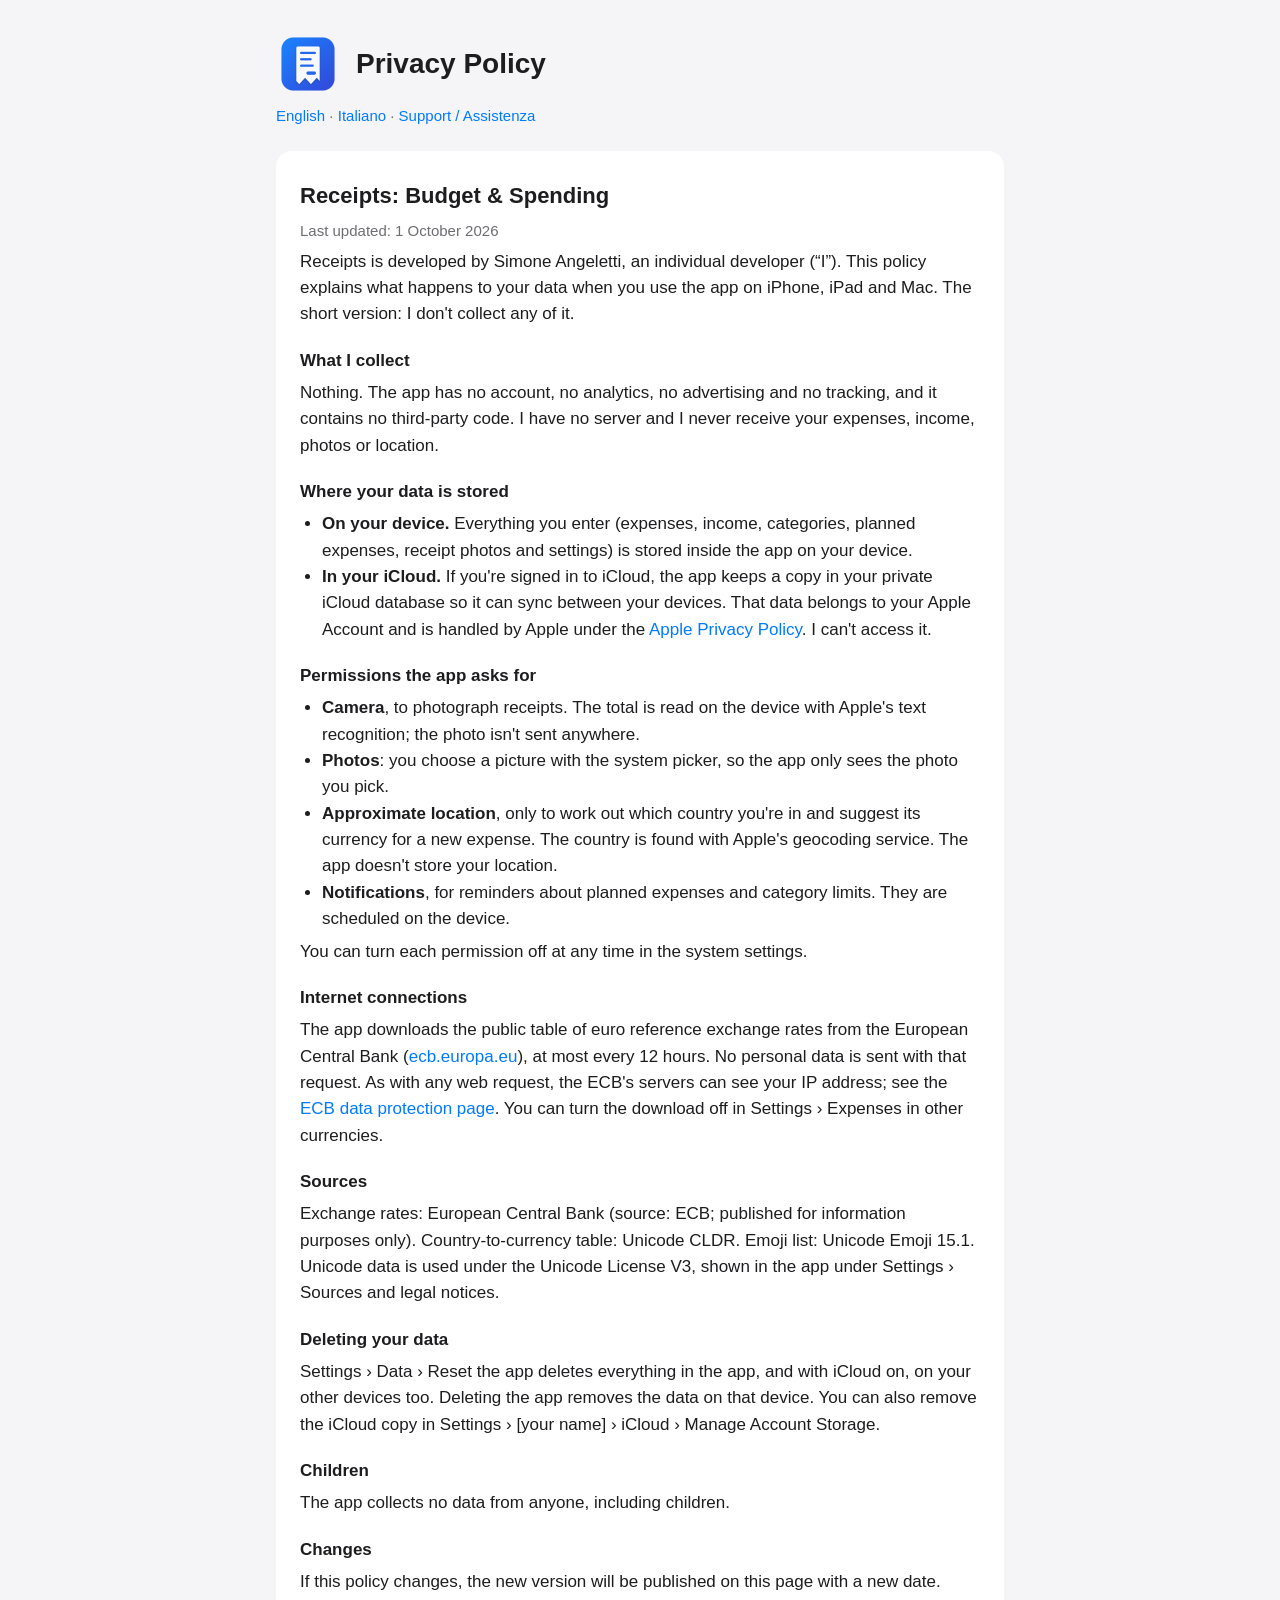
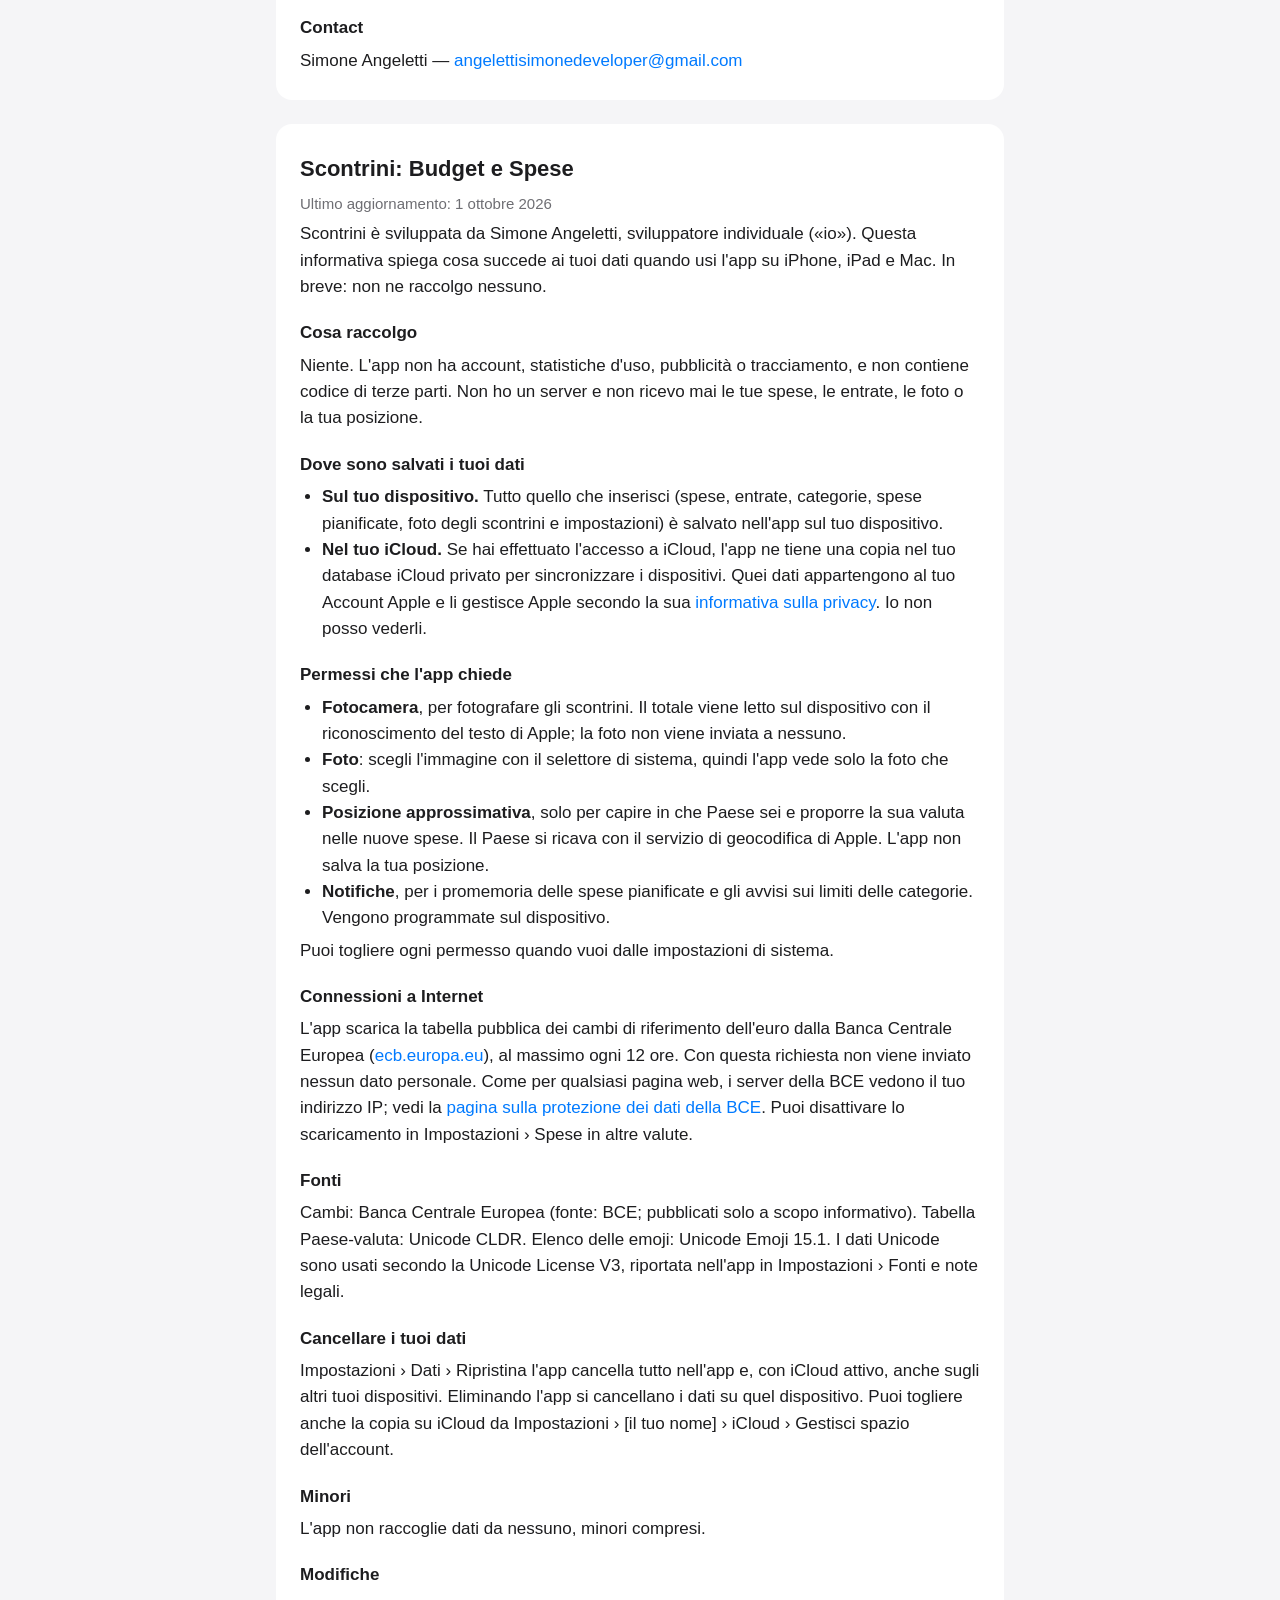
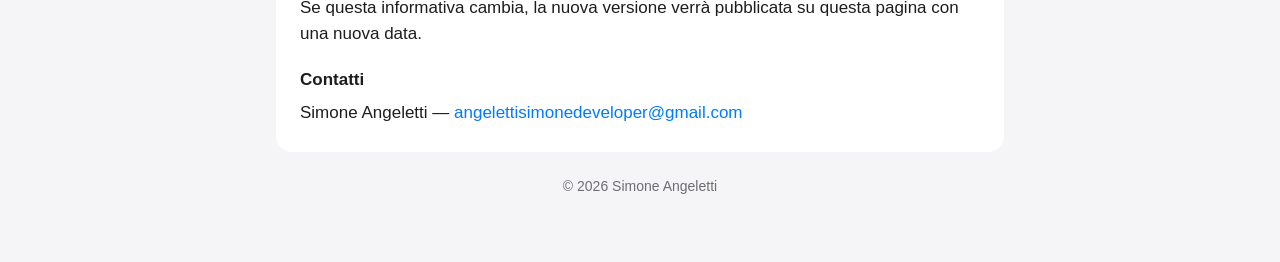
==== privacy.html @ 89dfa943 "Pagine di assistenza e informativa sulla privacy di Receipts Co-Authored-By: Claude Opus 5.5 <norepl" ====
<!doctype html>
<html lang="en">
<head>
<meta charset="utf-8">
<meta name="viewport" content="width=device-width, initial-scale=1">
<title>Receipts – Privacy Policy</title>
<link rel="stylesheet" href="style.css">
</head>
<body>
<main>
  <header>
    <img src="icon.png" alt="">
    <h1>Privacy Policy</h1>
  </header>
  <nav class="lang"><a href="#en">English</a> · <a href="#it">Italiano</a> · <a href="index.html">Support / Assistenza</a></nav>

  <section id="en">
    <h2>Receipts: Budget &amp; Spending</h2>
    <p class="muted">Last updated: 1 October 2026</p>

    <p>Receipts is developed by Simone Angeletti, an individual developer (“I”). This policy explains what happens to your data when you use the app on iPhone, iPad and Mac. The short version: I don't collect any of it.</p>

    <h3>What I collect</h3>
    <p>Nothing. The app has no account, no analytics, no advertising and no tracking, and it contains no third-party code. I have no server and I never receive your expenses, income, photos or location.</p>

    <h3>Where your data is stored</h3>
    <ul>
      <li><strong>On your device.</strong> Everything you enter (expenses, income, categories, planned expenses, receipt photos and settings) is stored inside the app on your device.</li>
      <li><strong>In your iCloud.</strong> If you're signed in to iCloud, the app keeps a copy in your private iCloud database so it can sync between your devices. That data belongs to your Apple Account and is handled by Apple under the <a href="https://www.apple.com/legal/privacy/">Apple Privacy Policy</a>. I can't access it.</li>
    </ul>

    <h3>Permissions the app asks for</h3>
    <ul>
      <li><strong>Camera</strong>, to photograph receipts. The total is read on the device with Apple's text recognition; the photo isn't sent anywhere.</li>
      <li><strong>Photos</strong>: you choose a picture with the system picker, so the app only sees the photo you pick.</li>
      <li><strong>Approximate location</strong>, only to work out which country you're in and suggest its currency for a new expense. The country is found with Apple's geocoding service. The app doesn't store your location.</li>
      <li><strong>Notifications</strong>, for reminders about planned expenses and category limits. They are scheduled on the device.</li>
    </ul>
    <p>You can turn each permission off at any time in the system settings.</p>

    <h3>Internet connections</h3>
    <p>The app downloads the public table of euro reference exchange rates from the European Central Bank (<a href="https://www.ecb.europa.eu/">ecb.europa.eu</a>), at most every 12 hours. No personal data is sent with that request. As with any web request, the ECB's servers can see your IP address; see the <a href="https://www.ecb.europa.eu/services/data-protection/html/index.en.html">ECB data protection page</a>. You can turn the download off in Settings › Expenses in other currencies.</p>

    <h3>Sources</h3>
    <p>Exchange rates: European Central Bank (source: ECB; published for information purposes only). Country-to-currency table: Unicode CLDR. Emoji list: Unicode Emoji 15.1. Unicode data is used under the Unicode License V3, shown in the app under Settings › Sources and legal notices.</p>

    <h3>Deleting your data</h3>
    <p>Settings › Data › Reset the app deletes everything in the app, and with iCloud on, on your other devices too. Deleting the app removes the data on that device. You can also remove the iCloud copy in Settings › [your name] › iCloud › Manage Account Storage.</p>

    <h3>Children</h3>
    <p>The app collects no data from anyone, including children.</p>

    <h3>Changes</h3>
    <p>If this policy changes, the new version will be published on this page with a new date.</p>

    <h3>Contact</h3>
    <p>Simone Angeletti — <a href="mailto:angelettisimonedeveloper@gmail.com">angelettisimonedeveloper@gmail.com</a></p>
  </section>

  <section id="it">
    <h2>Scontrini: Budget e Spese</h2>
    <p class="muted">Ultimo aggiornamento: 1 ottobre 2026</p>

    <p>Scontrini è sviluppata da Simone Angeletti, sviluppatore individuale («io»). Questa informativa spiega cosa succede ai tuoi dati quando usi l'app su iPhone, iPad e Mac. In breve: non ne raccolgo nessuno.</p>

    <h3>Cosa raccolgo</h3>
    <p>Niente. L'app non ha account, statistiche d'uso, pubblicità o tracciamento, e non contiene codice di terze parti. Non ho un server e non ricevo mai le tue spese, le entrate, le foto o la tua posizione.</p>

    <h3>Dove sono salvati i tuoi dati</h3>
    <ul>
      <li><strong>Sul tuo dispositivo.</strong> Tutto quello che inserisci (spese, entrate, categorie, spese pianificate, foto degli scontrini e impostazioni) è salvato nell'app sul tuo dispositivo.</li>
      <li><strong>Nel tuo iCloud.</strong> Se hai effettuato l'accesso a iCloud, l'app ne tiene una copia nel tuo database iCloud privato per sincronizzare i dispositivi. Quei dati appartengono al tuo Account Apple e li gestisce Apple secondo la sua <a href="https://www.apple.com/it/legal/privacy/">informativa sulla privacy</a>. Io non posso vederli.</li>
    </ul>

    <h3>Permessi che l'app chiede</h3>
    <ul>
      <li><strong>Fotocamera</strong>, per fotografare gli scontrini. Il totale viene letto sul dispositivo con il riconoscimento del testo di Apple; la foto non viene inviata a nessuno.</li>
      <li><strong>Foto</strong>: scegli l'immagine con il selettore di sistema, quindi l'app vede solo la foto che scegli.</li>
      <li><strong>Posizione approssimativa</strong>, solo per capire in che Paese sei e proporre la sua valuta nelle nuove spese. Il Paese si ricava con il servizio di geocodifica di Apple. L'app non salva la tua posizione.</li>
      <li><strong>Notifiche</strong>, per i promemoria delle spese pianificate e gli avvisi sui limiti delle categorie. Vengono programmate sul dispositivo.</li>
    </ul>
    <p>Puoi togliere ogni permesso quando vuoi dalle impostazioni di sistema.</p>

    <h3>Connessioni a Internet</h3>
    <p>L'app scarica la tabella pubblica dei cambi di riferimento dell'euro dalla Banca Centrale Europea (<a href="https://www.ecb.europa.eu/">ecb.europa.eu</a>), al massimo ogni 12 ore. Con questa richiesta non viene inviato nessun dato personale. Come per qualsiasi pagina web, i server della BCE vedono il tuo indirizzo IP; vedi la <a href="https://www.ecb.europa.eu/services/data-protection/html/index.it.html">pagina sulla protezione dei dati della BCE</a>. Puoi disattivare lo scaricamento in Impostazioni › Spese in altre valute.</p>

    <h3>Fonti</h3>
    <p>Cambi: Banca Centrale Europea (fonte: BCE; pubblicati solo a scopo informativo). Tabella Paese-valuta: Unicode CLDR. Elenco delle emoji: Unicode Emoji 15.1. I dati Unicode sono usati secondo la Unicode License V3, riportata nell'app in Impostazioni › Fonti e note legali.</p>

    <h3>Cancellare i tuoi dati</h3>
    <p>Impostazioni › Dati › Ripristina l'app cancella tutto nell'app e, con iCloud attivo, anche sugli altri tuoi dispositivi. Eliminando l'app si cancellano i dati su quel dispositivo. Puoi togliere anche la copia su iCloud da Impostazioni › [il tuo nome] › iCloud › Gestisci spazio dell'account.</p>

    <h3>Minori</h3>
    <p>L'app non raccoglie dati da nessuno, minori compresi.</p>

    <h3>Modifiche</h3>
    <p>Se questa informativa cambia, la nuova versione verrà pubblicata su questa pagina con una nuova data.</p>

    <h3>Contatti</h3>
    <p>Simone Angeletti — <a href="mailto:angelettisimonedeveloper@gmail.com">angelettisimonedeveloper@gmail.com</a></p>
  </section>

  <footer>© 2026 Simone Angeletti</footer>
</main>
</body>
</html>
---- style.css ----
:root {
  --bg: #f5f5f7;
  --card: #ffffff;
  --text: #1d1d1f;
  --muted: #6e6e73;
  --accent: #007aff;
  --line: #d2d2d7;
}
@media (prefers-color-scheme: dark) {
  :root {
    --bg: #000000;
    --card: #1c1c1e;
    --text: #f5f5f7;
    --muted: #a1a1a6;
    --accent: #0a84ff;
    --line: #38383a;
  }
}
* { box-sizing: border-box; }
body {
  margin: 0;
  background: var(--bg);
  color: var(--text);
  font: 17px/1.55 -apple-system, BlinkMacSystemFont, "SF Pro Text", "Helvetica Neue", Arial, sans-serif;
}
main { max-width: 760px; margin: 0 auto; padding: 32px 16px 64px; }
header { display: flex; align-items: center; gap: 16px; margin-bottom: 8px; }
header img { width: 64px; height: 64px; border-radius: 14px; }
header h1 { margin: 0; font-size: 28px; line-height: 1.2; }
nav.lang { margin: 8px 0 24px; color: var(--muted); font-size: 15px; }
a { color: var(--accent); text-decoration: none; }
a:hover { text-decoration: underline; }
section { background: var(--card); border-radius: 16px; padding: 8px 24px 20px; margin-bottom: 24px; }
h2 { font-size: 22px; margin: 20px 0 4px; }
h3 { font-size: 17px; margin: 20px 0 4px; }
p, ul { margin: 6px 0; }
ul { padding-left: 22px; }
.muted { color: var(--muted); font-size: 15px; }
footer { color: var(--muted); font-size: 14px; text-align: center; }
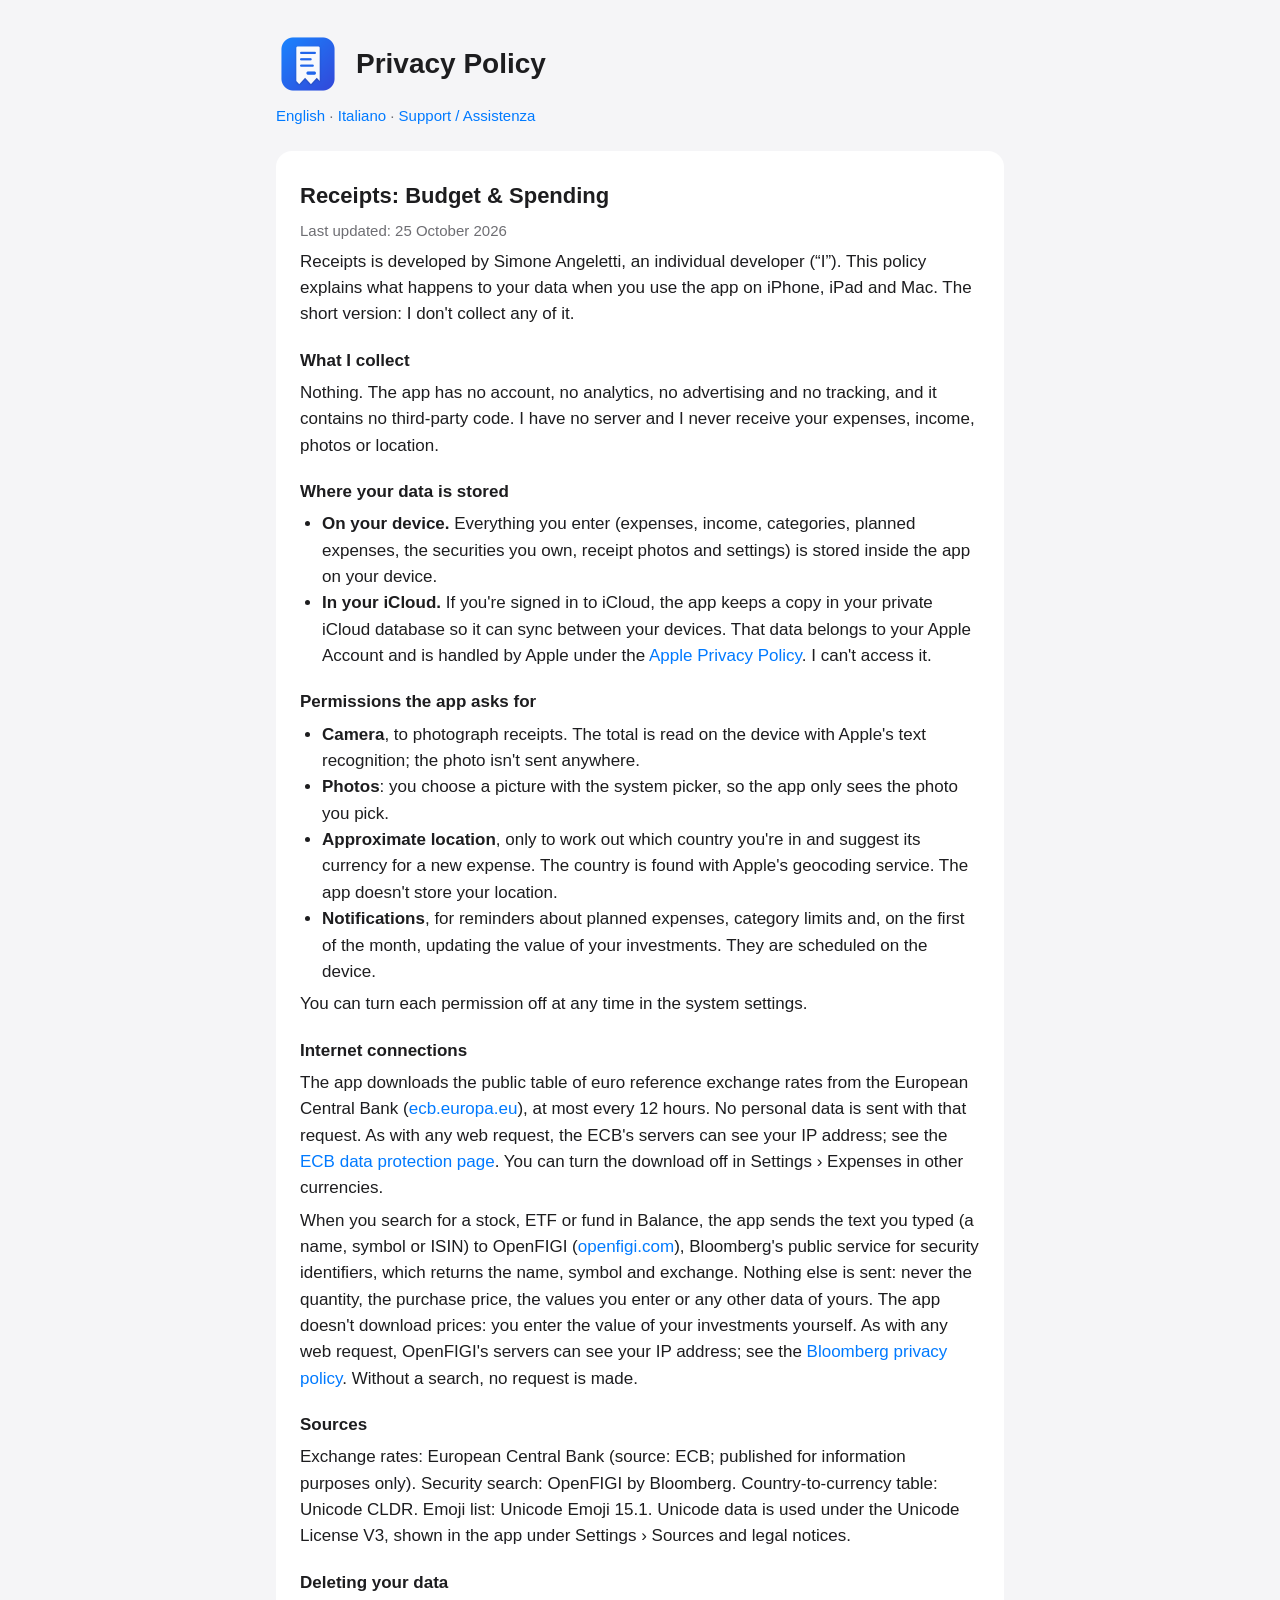
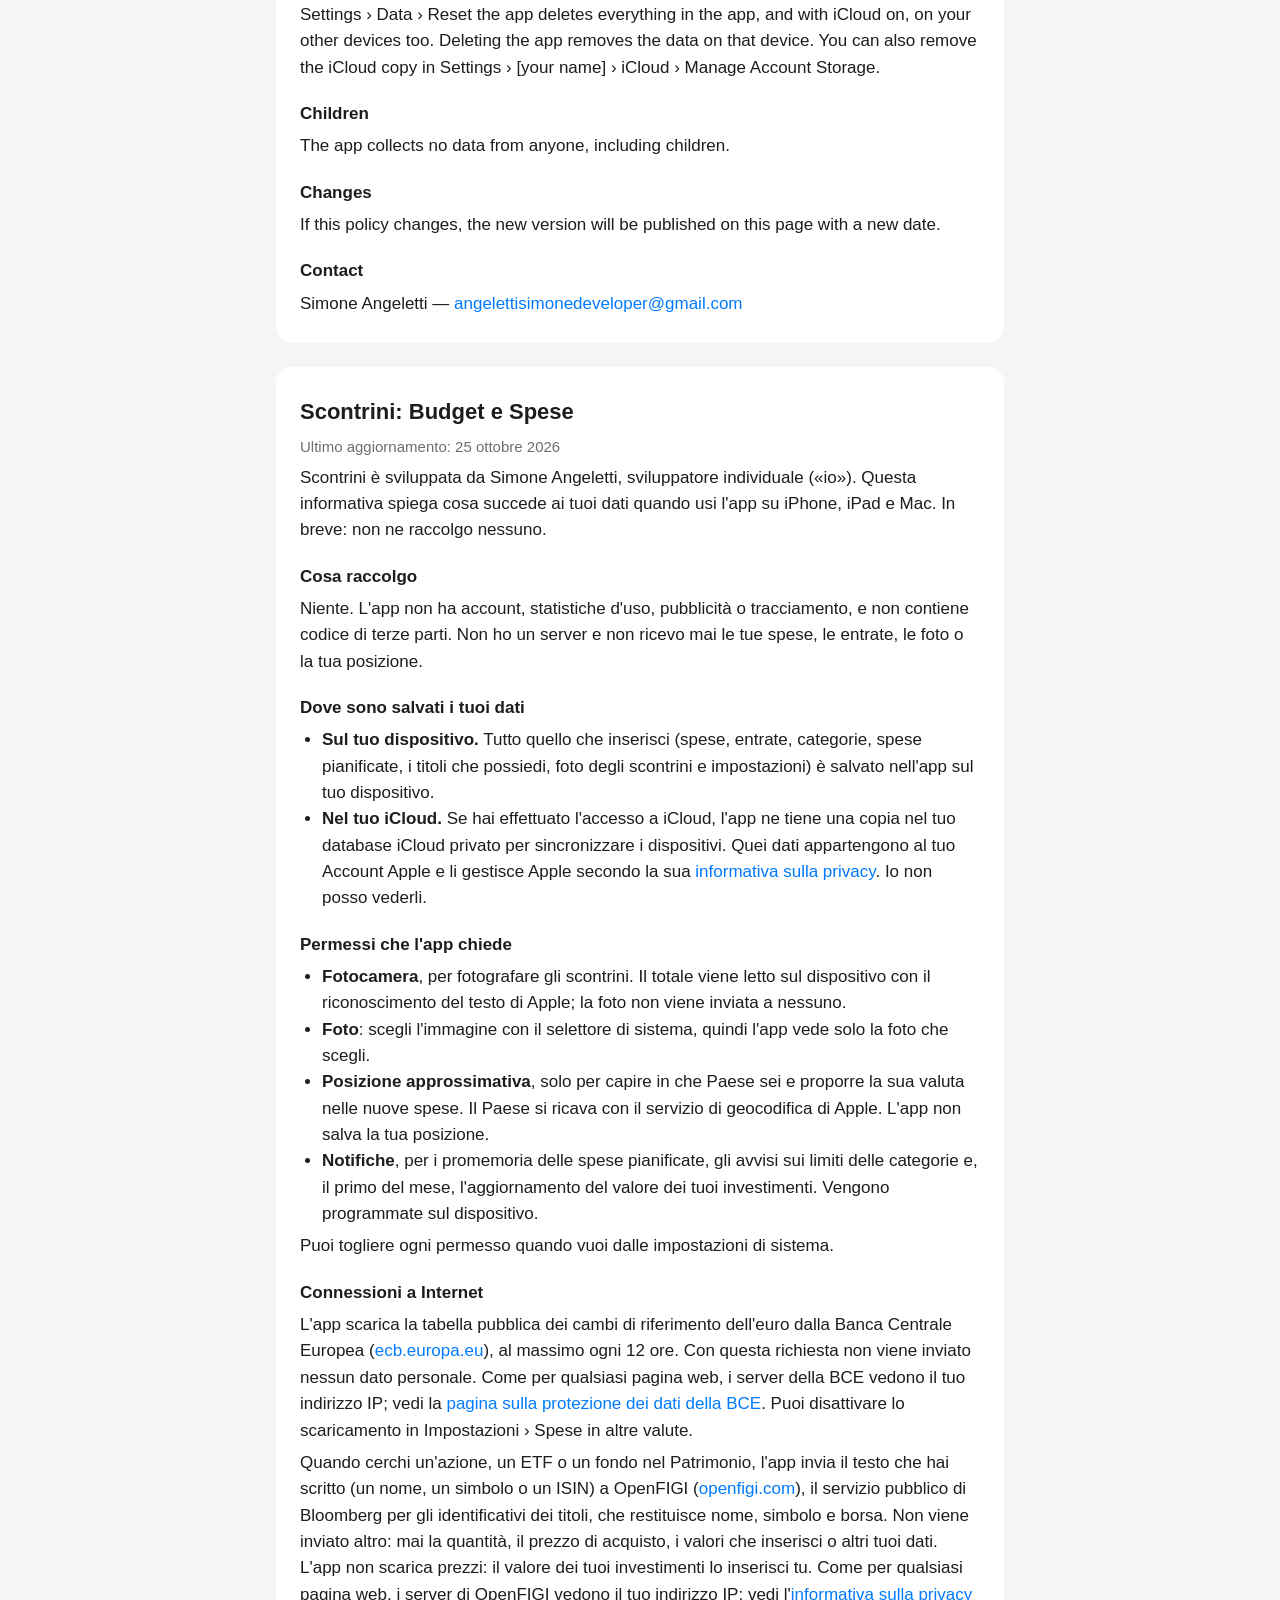
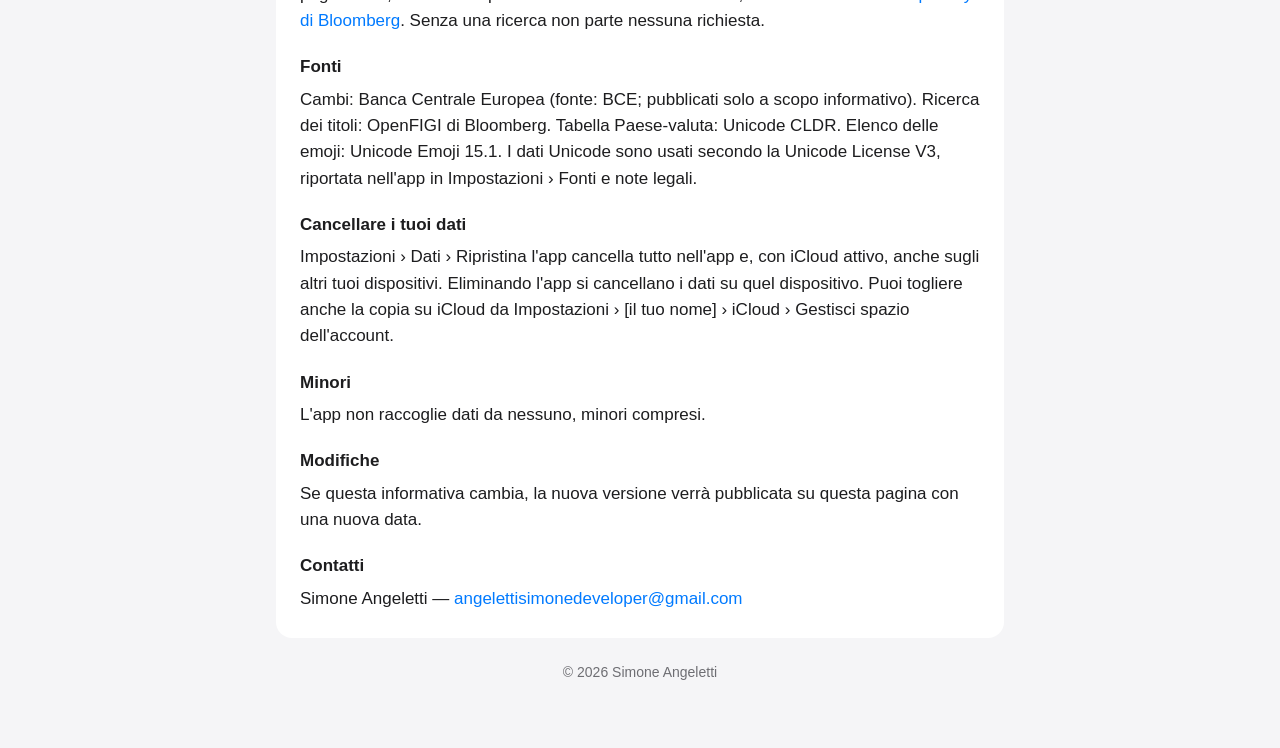
==== commit 9fb1dd4d: "Informativa: ricerca dei titoli con OpenFIGI e promemoria degli investimenti" ====
--- a/privacy.html
+++ b/privacy.html
@@ -16,7 +16,7 @@
 
   <section id="en">
     <h2>Receipts: Budget &amp; Spending</h2>
-    <p class="muted">Last updated: 1 October 2026</p>
+    <p class="muted">Last updated: 25 October 2026</p>
 
     <p>Receipts is developed by Simone Angeletti, an individual developer (“I”). This policy explains what happens to your data when you use the app on iPhone, iPad and Mac. The short version: I don't collect any of it.</p>
 
@@ -25,7 +25,7 @@
 
     <h3>Where your data is stored</h3>
     <ul>
-      <li><strong>On your device.</strong> Everything you enter (expenses, income, categories, planned expenses, receipt photos and settings) is stored inside the app on your device.</li>
+      <li><strong>On your device.</strong> Everything you enter (expenses, income, categories, planned expenses, the securities you own, receipt photos and settings) is stored inside the app on your device.</li>
       <li><strong>In your iCloud.</strong> If you're signed in to iCloud, the app keeps a copy in your private iCloud database so it can sync between your devices. That data belongs to your Apple Account and is handled by Apple under the <a href="https://www.apple.com/legal/privacy/">Apple Privacy Policy</a>. I can't access it.</li>
     </ul>
 
@@ -34,15 +34,16 @@
       <li><strong>Camera</strong>, to photograph receipts. The total is read on the device with Apple's text recognition; the photo isn't sent anywhere.</li>
       <li><strong>Photos</strong>: you choose a picture with the system picker, so the app only sees the photo you pick.</li>
       <li><strong>Approximate location</strong>, only to work out which country you're in and suggest its currency for a new expense. The country is found with Apple's geocoding service. The app doesn't store your location.</li>
-      <li><strong>Notifications</strong>, for reminders about planned expenses and category limits. They are scheduled on the device.</li>
+      <li><strong>Notifications</strong>, for reminders about planned expenses, category limits and, on the first of the month, updating the value of your investments. They are scheduled on the device.</li>
     </ul>
     <p>You can turn each permission off at any time in the system settings.</p>
 
     <h3>Internet connections</h3>
     <p>The app downloads the public table of euro reference exchange rates from the European Central Bank (<a href="https://www.ecb.europa.eu/">ecb.europa.eu</a>), at most every 12 hours. No personal data is sent with that request. As with any web request, the ECB's servers can see your IP address; see the <a href="https://www.ecb.europa.eu/services/data-protection/html/index.en.html">ECB data protection page</a>. You can turn the download off in Settings › Expenses in other currencies.</p>
+    <p>When you search for a stock, ETF or fund in Balance, the app sends the text you typed (a name, symbol or ISIN) to OpenFIGI (<a href="https://www.openfigi.com/">openfigi.com</a>), Bloomberg's public service for security identifiers, which returns the name, symbol and exchange. Nothing else is sent: never the quantity, the purchase price, the values you enter or any other data of yours. The app doesn't download prices: you enter the value of your investments yourself. As with any web request, OpenFIGI's servers can see your IP address; see the <a href="https://www.bloomberg.com/notices/privacy/">Bloomberg privacy policy</a>. Without a search, no request is made.</p>
 
     <h3>Sources</h3>
-    <p>Exchange rates: European Central Bank (source: ECB; published for information purposes only). Country-to-currency table: Unicode CLDR. Emoji list: Unicode Emoji 15.1. Unicode data is used under the Unicode License V3, shown in the app under Settings › Sources and legal notices.</p>
+    <p>Exchange rates: European Central Bank (source: ECB; published for information purposes only). Security search: OpenFIGI by Bloomberg. Country-to-currency table: Unicode CLDR. Emoji list: Unicode Emoji 15.1. Unicode data is used under the Unicode License V3, shown in the app under Settings › Sources and legal notices.</p>
 
     <h3>Deleting your data</h3>
     <p>Settings › Data › Reset the app deletes everything in the app, and with iCloud on, on your other devices too. Deleting the app removes the data on that device. You can also remove the iCloud copy in Settings › [your name] › iCloud › Manage Account Storage.</p>
@@ -59,7 +60,7 @@
 
   <section id="it">
     <h2>Scontrini: Budget e Spese</h2>
-    <p class="muted">Ultimo aggiornamento: 1 ottobre 2026</p>
+    <p class="muted">Ultimo aggiornamento: 25 ottobre 2026</p>
 
     <p>Scontrini è sviluppata da Simone Angeletti, sviluppatore individuale («io»). Questa informativa spiega cosa succede ai tuoi dati quando usi l'app su iPhone, iPad e Mac. In breve: non ne raccolgo nessuno.</p>
 
@@ -68,7 +69,7 @@
 
     <h3>Dove sono salvati i tuoi dati</h3>
     <ul>
-      <li><strong>Sul tuo dispositivo.</strong> Tutto quello che inserisci (spese, entrate, categorie, spese pianificate, foto degli scontrini e impostazioni) è salvato nell'app sul tuo dispositivo.</li>
+      <li><strong>Sul tuo dispositivo.</strong> Tutto quello che inserisci (spese, entrate, categorie, spese pianificate, i titoli che possiedi, foto degli scontrini e impostazioni) è salvato nell'app sul tuo dispositivo.</li>
       <li><strong>Nel tuo iCloud.</strong> Se hai effettuato l'accesso a iCloud, l'app ne tiene una copia nel tuo database iCloud privato per sincronizzare i dispositivi. Quei dati appartengono al tuo Account Apple e li gestisce Apple secondo la sua <a href="https://www.apple.com/it/legal/privacy/">informativa sulla privacy</a>. Io non posso vederli.</li>
     </ul>
 
@@ -77,15 +78,16 @@
       <li><strong>Fotocamera</strong>, per fotografare gli scontrini. Il totale viene letto sul dispositivo con il riconoscimento del testo di Apple; la foto non viene inviata a nessuno.</li>
       <li><strong>Foto</strong>: scegli l'immagine con il selettore di sistema, quindi l'app vede solo la foto che scegli.</li>
       <li><strong>Posizione approssimativa</strong>, solo per capire in che Paese sei e proporre la sua valuta nelle nuove spese. Il Paese si ricava con il servizio di geocodifica di Apple. L'app non salva la tua posizione.</li>
-      <li><strong>Notifiche</strong>, per i promemoria delle spese pianificate e gli avvisi sui limiti delle categorie. Vengono programmate sul dispositivo.</li>
+      <li><strong>Notifiche</strong>, per i promemoria delle spese pianificate, gli avvisi sui limiti delle categorie e, il primo del mese, l'aggiornamento del valore dei tuoi investimenti. Vengono programmate sul dispositivo.</li>
     </ul>
     <p>Puoi togliere ogni permesso quando vuoi dalle impostazioni di sistema.</p>
 
     <h3>Connessioni a Internet</h3>
     <p>L'app scarica la tabella pubblica dei cambi di riferimento dell'euro dalla Banca Centrale Europea (<a href="https://www.ecb.europa.eu/">ecb.europa.eu</a>), al massimo ogni 12 ore. Con questa richiesta non viene inviato nessun dato personale. Come per qualsiasi pagina web, i server della BCE vedono il tuo indirizzo IP; vedi la <a href="https://www.ecb.europa.eu/services/data-protection/html/index.it.html">pagina sulla protezione dei dati della BCE</a>. Puoi disattivare lo scaricamento in Impostazioni › Spese in altre valute.</p>
+    <p>Quando cerchi un'azione, un ETF o un fondo nel Patrimonio, l'app invia il testo che hai scritto (un nome, un simbolo o un ISIN) a OpenFIGI (<a href="https://www.openfigi.com/">openfigi.com</a>), il servizio pubblico di Bloomberg per gli identificativi dei titoli, che restituisce nome, simbolo e borsa. Non viene inviato altro: mai la quantità, il prezzo di acquisto, i valori che inserisci o altri tuoi dati. L'app non scarica prezzi: il valore dei tuoi investimenti lo inserisci tu. Come per qualsiasi pagina web, i server di OpenFIGI vedono il tuo indirizzo IP; vedi l'<a href="https://www.bloomberg.com/notices/privacy/">informativa sulla privacy di Bloomberg</a>. Senza una ricerca non parte nessuna richiesta.</p>
 
     <h3>Fonti</h3>
-    <p>Cambi: Banca Centrale Europea (fonte: BCE; pubblicati solo a scopo informativo). Tabella Paese-valuta: Unicode CLDR. Elenco delle emoji: Unicode Emoji 15.1. I dati Unicode sono usati secondo la Unicode License V3, riportata nell'app in Impostazioni › Fonti e note legali.</p>
+    <p>Cambi: Banca Centrale Europea (fonte: BCE; pubblicati solo a scopo informativo). Ricerca dei titoli: OpenFIGI di Bloomberg. Tabella Paese-valuta: Unicode CLDR. Elenco delle emoji: Unicode Emoji 15.1. I dati Unicode sono usati secondo la Unicode License V3, riportata nell'app in Impostazioni › Fonti e note legali.</p>
 
     <h3>Cancellare i tuoi dati</h3>
     <p>Impostazioni › Dati › Ripristina l'app cancella tutto nell'app e, con iCloud attivo, anche sugli altri tuoi dispositivi. Eliminando l'app si cancellano i dati su quel dispositivo. Puoi togliere anche la copia su iCloud da Impostazioni › [il tuo nome] › iCloud › Gestisci spazio dell'account.</p>
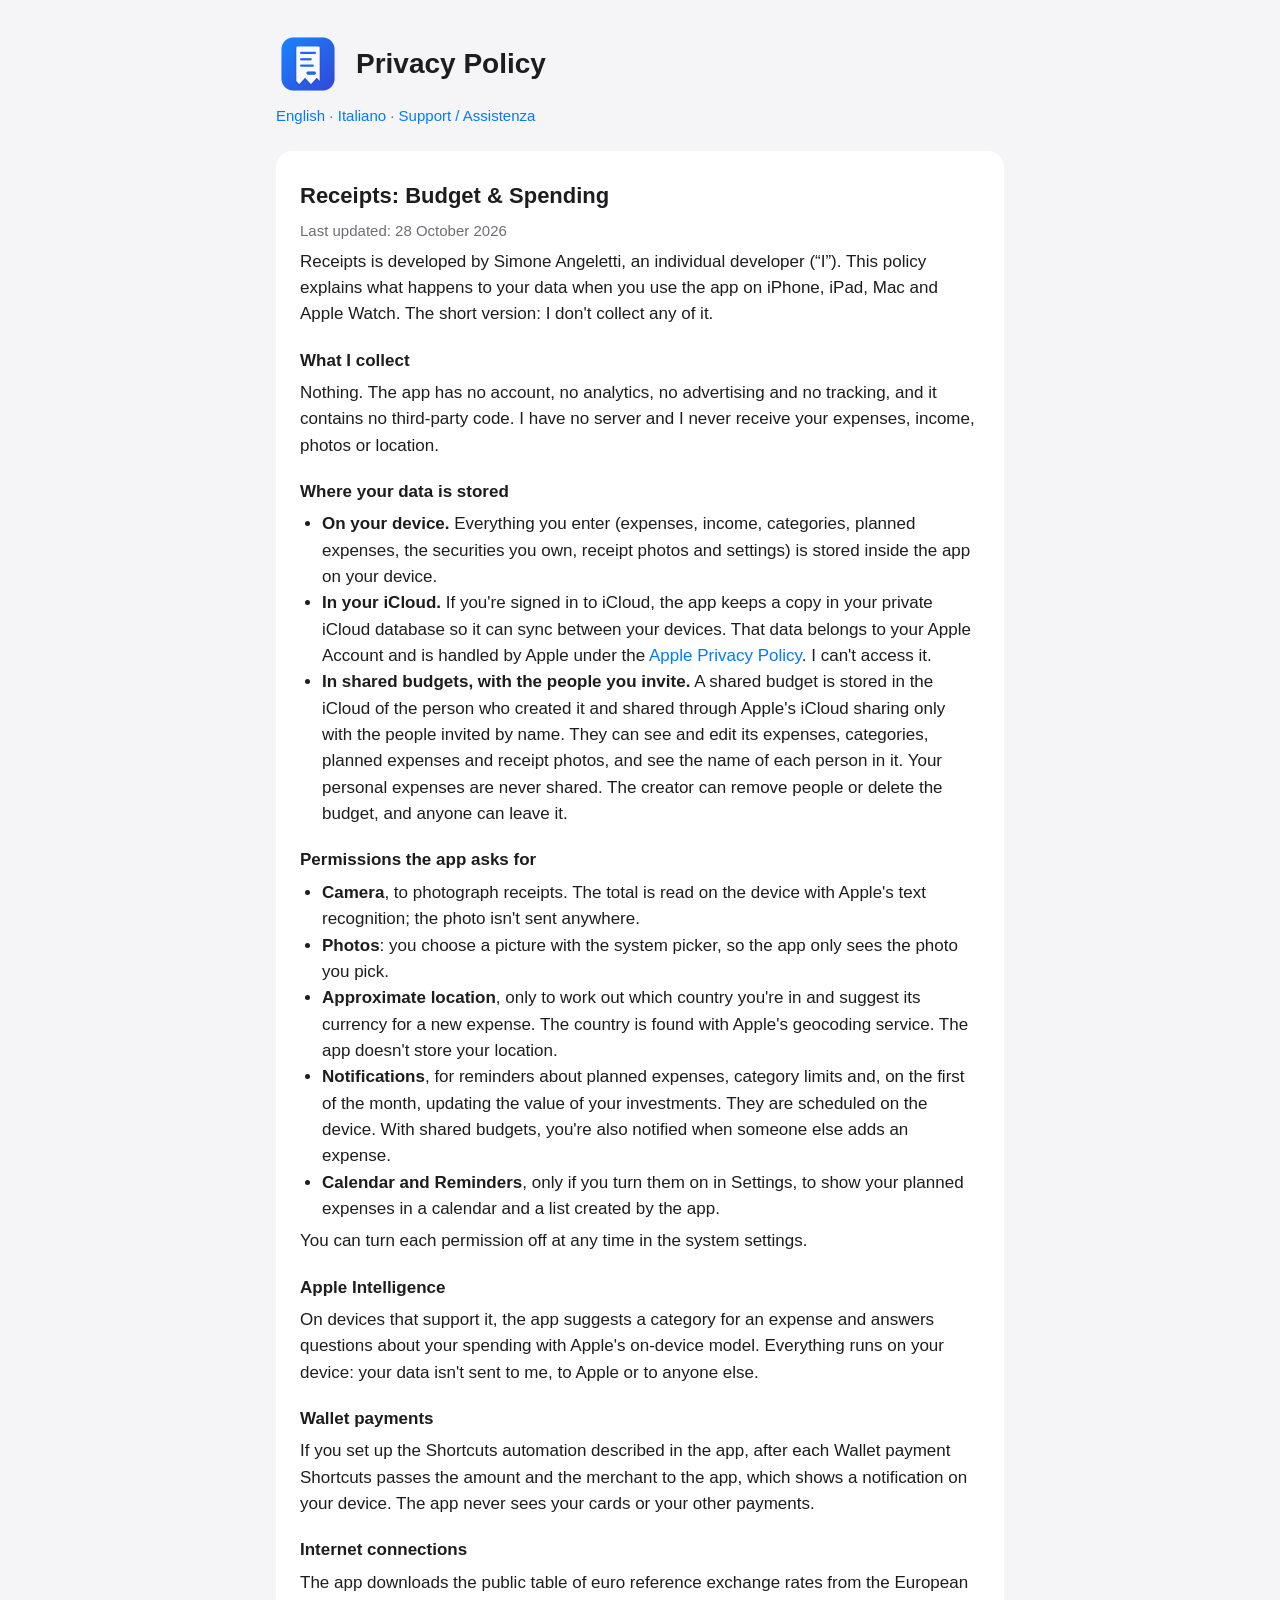
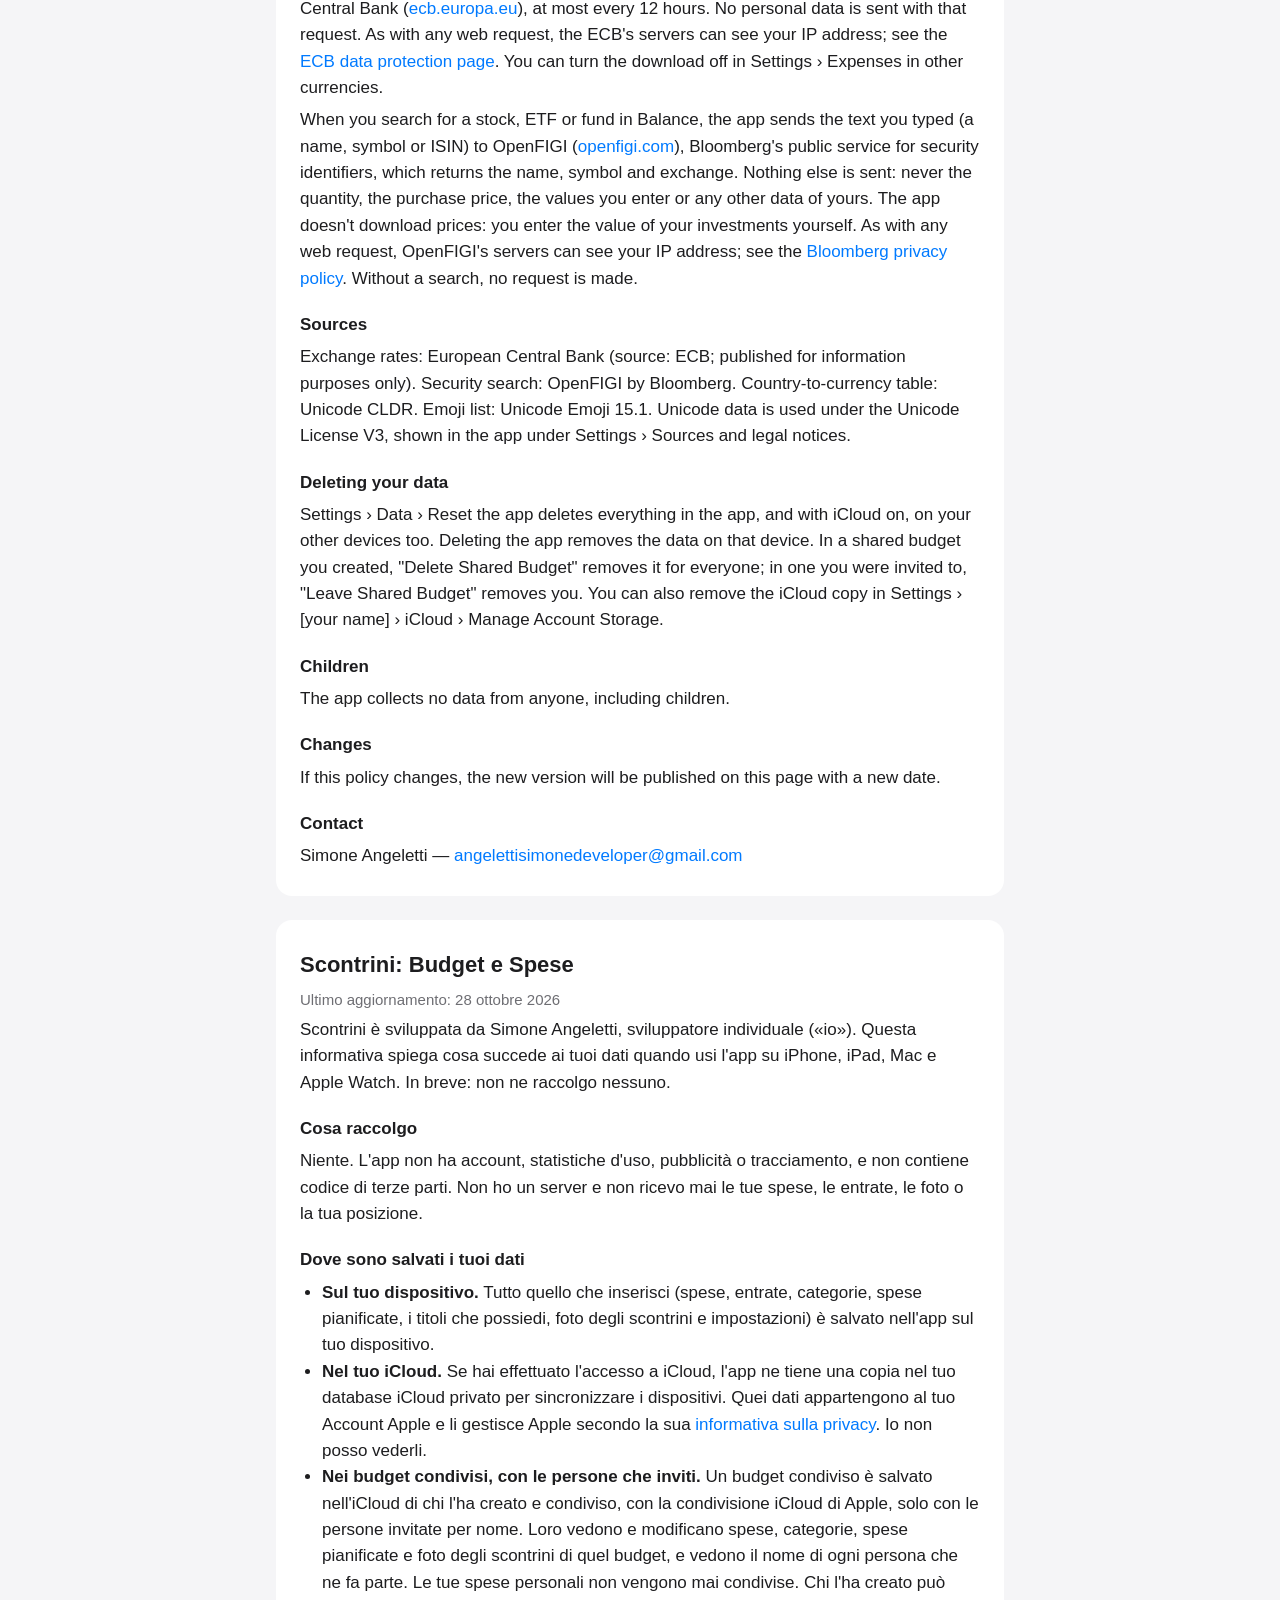
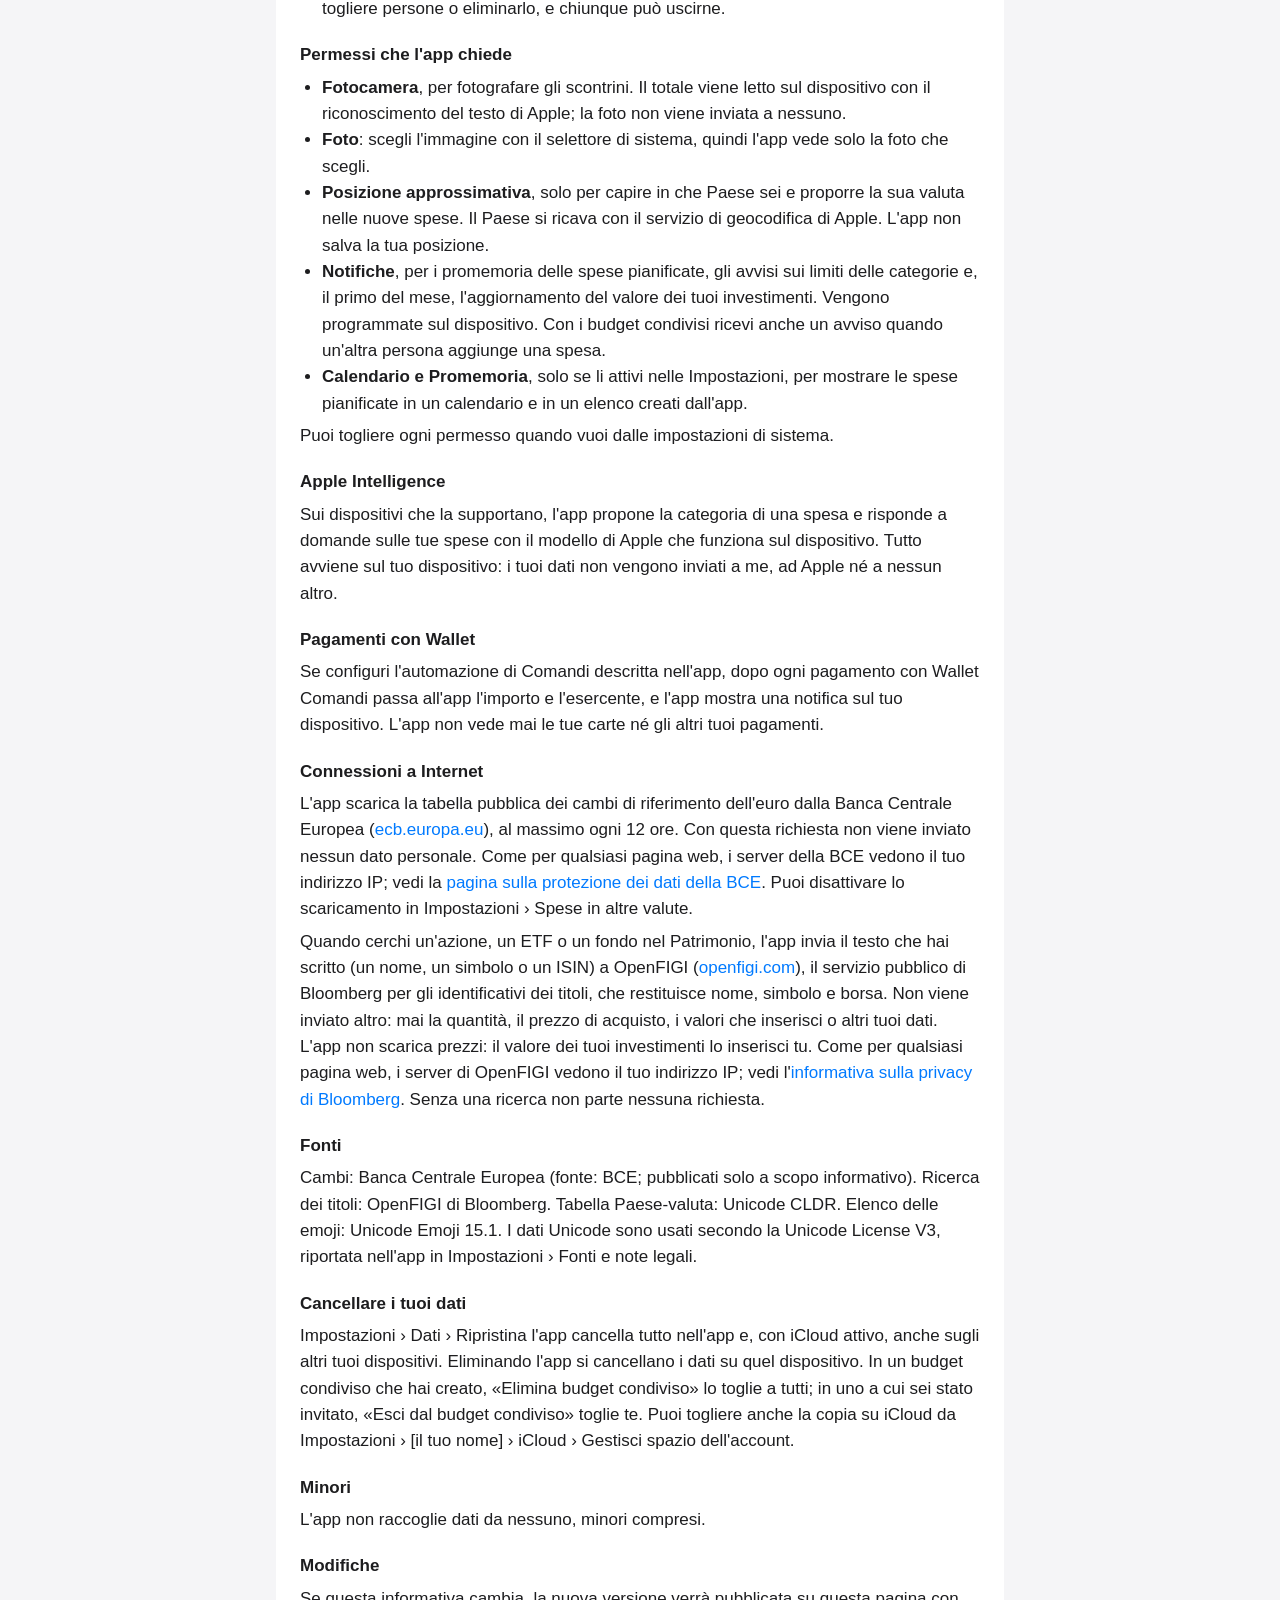
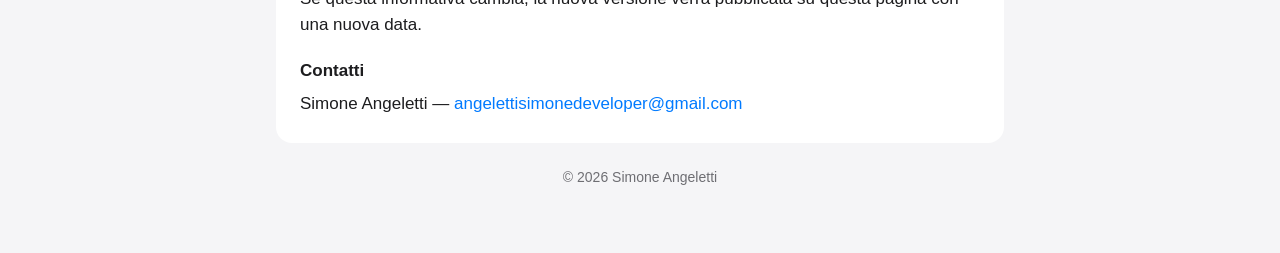
==== commit 0c21bccd: "Receipts 2.0: budget condivisi, Apple Watch, Apple Intelligence, Calendario e Wallet" ====
--- a/privacy.html
+++ b/privacy.html
@@ -16,9 +16,9 @@
 
   <section id="en">
     <h2>Receipts: Budget &amp; Spending</h2>
-    <p class="muted">Last updated: 25 October 2026</p>
+    <p class="muted">Last updated: 28 October 2026</p>
 
-    <p>Receipts is developed by Simone Angeletti, an individual developer (“I”). This policy explains what happens to your data when you use the app on iPhone, iPad and Mac. The short version: I don't collect any of it.</p>
+    <p>Receipts is developed by Simone Angeletti, an individual developer (“I”). This policy explains what happens to your data when you use the app on iPhone, iPad, Mac and Apple Watch. The short version: I don't collect any of it.</p>
 
     <h3>What I collect</h3>
     <p>Nothing. The app has no account, no analytics, no advertising and no tracking, and it contains no third-party code. I have no server and I never receive your expenses, income, photos or location.</p>
@@ -27,6 +27,7 @@
     <ul>
       <li><strong>On your device.</strong> Everything you enter (expenses, income, categories, planned expenses, the securities you own, receipt photos and settings) is stored inside the app on your device.</li>
       <li><strong>In your iCloud.</strong> If you're signed in to iCloud, the app keeps a copy in your private iCloud database so it can sync between your devices. That data belongs to your Apple Account and is handled by Apple under the <a href="https://www.apple.com/legal/privacy/">Apple Privacy Policy</a>. I can't access it.</li>
+      <li><strong>In shared budgets, with the people you invite.</strong> A shared budget is stored in the iCloud of the person who created it and shared through Apple's iCloud sharing only with the people invited by name. They can see and edit its expenses, categories, planned expenses and receipt photos, and see the name of each person in it. Your personal expenses are never shared. The creator can remove people or delete the budget, and anyone can leave it.</li>
     </ul>
 
     <h3>Permissions the app asks for</h3>
@@ -34,9 +35,14 @@
       <li><strong>Camera</strong>, to photograph receipts. The total is read on the device with Apple's text recognition; the photo isn't sent anywhere.</li>
       <li><strong>Photos</strong>: you choose a picture with the system picker, so the app only sees the photo you pick.</li>
       <li><strong>Approximate location</strong>, only to work out which country you're in and suggest its currency for a new expense. The country is found with Apple's geocoding service. The app doesn't store your location.</li>
-      <li><strong>Notifications</strong>, for reminders about planned expenses, category limits and, on the first of the month, updating the value of your investments. They are scheduled on the device.</li>
+      <li><strong>Notifications</strong>, for reminders about planned expenses, category limits and, on the first of the month, updating the value of your investments. They are scheduled on the device. With shared budgets, you're also notified when someone else adds an expense.</li>
+      <li><strong>Calendar and Reminders</strong>, only if you turn them on in Settings, to show your planned expenses in a calendar and a list created by the app.</li>
     </ul>
     <p>You can turn each permission off at any time in the system settings.</p>
+    <h3>Apple Intelligence</h3>
+    <p>On devices that support it, the app suggests a category for an expense and answers questions about your spending with Apple's on-device model. Everything runs on your device: your data isn't sent to me, to Apple or to anyone else.</p>
+    <h3>Wallet payments</h3>
+    <p>If you set up the Shortcuts automation described in the app, after each Wallet payment Shortcuts passes the amount and the merchant to the app, which shows a notification on your device. The app never sees your cards or your other payments.</p>
 
     <h3>Internet connections</h3>
     <p>The app downloads the public table of euro reference exchange rates from the European Central Bank (<a href="https://www.ecb.europa.eu/">ecb.europa.eu</a>), at most every 12 hours. No personal data is sent with that request. As with any web request, the ECB's servers can see your IP address; see the <a href="https://www.ecb.europa.eu/services/data-protection/html/index.en.html">ECB data protection page</a>. You can turn the download off in Settings › Expenses in other currencies.</p>
@@ -46,7 +52,7 @@
     <p>Exchange rates: European Central Bank (source: ECB; published for information purposes only). Security search: OpenFIGI by Bloomberg. Country-to-currency table: Unicode CLDR. Emoji list: Unicode Emoji 15.1. Unicode data is used under the Unicode License V3, shown in the app under Settings › Sources and legal notices.</p>
 
     <h3>Deleting your data</h3>
-    <p>Settings › Data › Reset the app deletes everything in the app, and with iCloud on, on your other devices too. Deleting the app removes the data on that device. You can also remove the iCloud copy in Settings › [your name] › iCloud › Manage Account Storage.</p>
+    <p>Settings › Data › Reset the app deletes everything in the app, and with iCloud on, on your other devices too. Deleting the app removes the data on that device. In a shared budget you created, "Delete Shared Budget" removes it for everyone; in one you were invited to, "Leave Shared Budget" removes you. You can also remove the iCloud copy in Settings › [your name] › iCloud › Manage Account Storage.</p>
 
     <h3>Children</h3>
     <p>The app collects no data from anyone, including children.</p>
@@ -60,9 +66,9 @@
 
   <section id="it">
     <h2>Scontrini: Budget e Spese</h2>
-    <p class="muted">Ultimo aggiornamento: 25 ottobre 2026</p>
+    <p class="muted">Ultimo aggiornamento: 28 ottobre 2026</p>
 
-    <p>Scontrini è sviluppata da Simone Angeletti, sviluppatore individuale («io»). Questa informativa spiega cosa succede ai tuoi dati quando usi l'app su iPhone, iPad e Mac. In breve: non ne raccolgo nessuno.</p>
+    <p>Scontrini è sviluppata da Simone Angeletti, sviluppatore individuale («io»). Questa informativa spiega cosa succede ai tuoi dati quando usi l'app su iPhone, iPad, Mac e Apple Watch. In breve: non ne raccolgo nessuno.</p>
 
     <h3>Cosa raccolgo</h3>
     <p>Niente. L'app non ha account, statistiche d'uso, pubblicità o tracciamento, e non contiene codice di terze parti. Non ho un server e non ricevo mai le tue spese, le entrate, le foto o la tua posizione.</p>
@@ -71,6 +77,7 @@
     <ul>
       <li><strong>Sul tuo dispositivo.</strong> Tutto quello che inserisci (spese, entrate, categorie, spese pianificate, i titoli che possiedi, foto degli scontrini e impostazioni) è salvato nell'app sul tuo dispositivo.</li>
       <li><strong>Nel tuo iCloud.</strong> Se hai effettuato l'accesso a iCloud, l'app ne tiene una copia nel tuo database iCloud privato per sincronizzare i dispositivi. Quei dati appartengono al tuo Account Apple e li gestisce Apple secondo la sua <a href="https://www.apple.com/it/legal/privacy/">informativa sulla privacy</a>. Io non posso vederli.</li>
+      <li><strong>Nei budget condivisi, con le persone che inviti.</strong> Un budget condiviso è salvato nell'iCloud di chi l'ha creato e condiviso, con la condivisione iCloud di Apple, solo con le persone invitate per nome. Loro vedono e modificano spese, categorie, spese pianificate e foto degli scontrini di quel budget, e vedono il nome di ogni persona che ne fa parte. Le tue spese personali non vengono mai condivise. Chi l'ha creato può togliere persone o eliminarlo, e chiunque può uscirne.</li>
     </ul>
 
     <h3>Permessi che l'app chiede</h3>
@@ -78,9 +85,14 @@
       <li><strong>Fotocamera</strong>, per fotografare gli scontrini. Il totale viene letto sul dispositivo con il riconoscimento del testo di Apple; la foto non viene inviata a nessuno.</li>
       <li><strong>Foto</strong>: scegli l'immagine con il selettore di sistema, quindi l'app vede solo la foto che scegli.</li>
       <li><strong>Posizione approssimativa</strong>, solo per capire in che Paese sei e proporre la sua valuta nelle nuove spese. Il Paese si ricava con il servizio di geocodifica di Apple. L'app non salva la tua posizione.</li>
-      <li><strong>Notifiche</strong>, per i promemoria delle spese pianificate, gli avvisi sui limiti delle categorie e, il primo del mese, l'aggiornamento del valore dei tuoi investimenti. Vengono programmate sul dispositivo.</li>
+      <li><strong>Notifiche</strong>, per i promemoria delle spese pianificate, gli avvisi sui limiti delle categorie e, il primo del mese, l'aggiornamento del valore dei tuoi investimenti. Vengono programmate sul dispositivo. Con i budget condivisi ricevi anche un avviso quando un'altra persona aggiunge una spesa.</li>
+      <li><strong>Calendario e Promemoria</strong>, solo se li attivi nelle Impostazioni, per mostrare le spese pianificate in un calendario e in un elenco creati dall'app.</li>
     </ul>
     <p>Puoi togliere ogni permesso quando vuoi dalle impostazioni di sistema.</p>
+    <h3>Apple Intelligence</h3>
+    <p>Sui dispositivi che la supportano, l'app propone la categoria di una spesa e risponde a domande sulle tue spese con il modello di Apple che funziona sul dispositivo. Tutto avviene sul tuo dispositivo: i tuoi dati non vengono inviati a me, ad Apple né a nessun altro.</p>
+    <h3>Pagamenti con Wallet</h3>
+    <p>Se configuri l'automazione di Comandi descritta nell'app, dopo ogni pagamento con Wallet Comandi passa all'app l'importo e l'esercente, e l'app mostra una notifica sul tuo dispositivo. L'app non vede mai le tue carte né gli altri tuoi pagamenti.</p>
 
     <h3>Connessioni a Internet</h3>
     <p>L'app scarica la tabella pubblica dei cambi di riferimento dell'euro dalla Banca Centrale Europea (<a href="https://www.ecb.europa.eu/">ecb.europa.eu</a>), al massimo ogni 12 ore. Con questa richiesta non viene inviato nessun dato personale. Come per qualsiasi pagina web, i server della BCE vedono il tuo indirizzo IP; vedi la <a href="https://www.ecb.europa.eu/services/data-protection/html/index.it.html">pagina sulla protezione dei dati della BCE</a>. Puoi disattivare lo scaricamento in Impostazioni › Spese in altre valute.</p>
@@ -90,7 +102,7 @@
     <p>Cambi: Banca Centrale Europea (fonte: BCE; pubblicati solo a scopo informativo). Ricerca dei titoli: OpenFIGI di Bloomberg. Tabella Paese-valuta: Unicode CLDR. Elenco delle emoji: Unicode Emoji 15.1. I dati Unicode sono usati secondo la Unicode License V3, riportata nell'app in Impostazioni › Fonti e note legali.</p>
 
     <h3>Cancellare i tuoi dati</h3>
-    <p>Impostazioni › Dati › Ripristina l'app cancella tutto nell'app e, con iCloud attivo, anche sugli altri tuoi dispositivi. Eliminando l'app si cancellano i dati su quel dispositivo. Puoi togliere anche la copia su iCloud da Impostazioni › [il tuo nome] › iCloud › Gestisci spazio dell'account.</p>
+    <p>Impostazioni › Dati › Ripristina l'app cancella tutto nell'app e, con iCloud attivo, anche sugli altri tuoi dispositivi. Eliminando l'app si cancellano i dati su quel dispositivo. In un budget condiviso che hai creato, «Elimina budget condiviso» lo toglie a tutti; in uno a cui sei stato invitato, «Esci dal budget condiviso» toglie te. Puoi togliere anche la copia su iCloud da Impostazioni › [il tuo nome] › iCloud › Gestisci spazio dell'account.</p>
 
     <h3>Minori</h3>
     <p>L'app non raccoglie dati da nessuno, minori compresi.</p>
